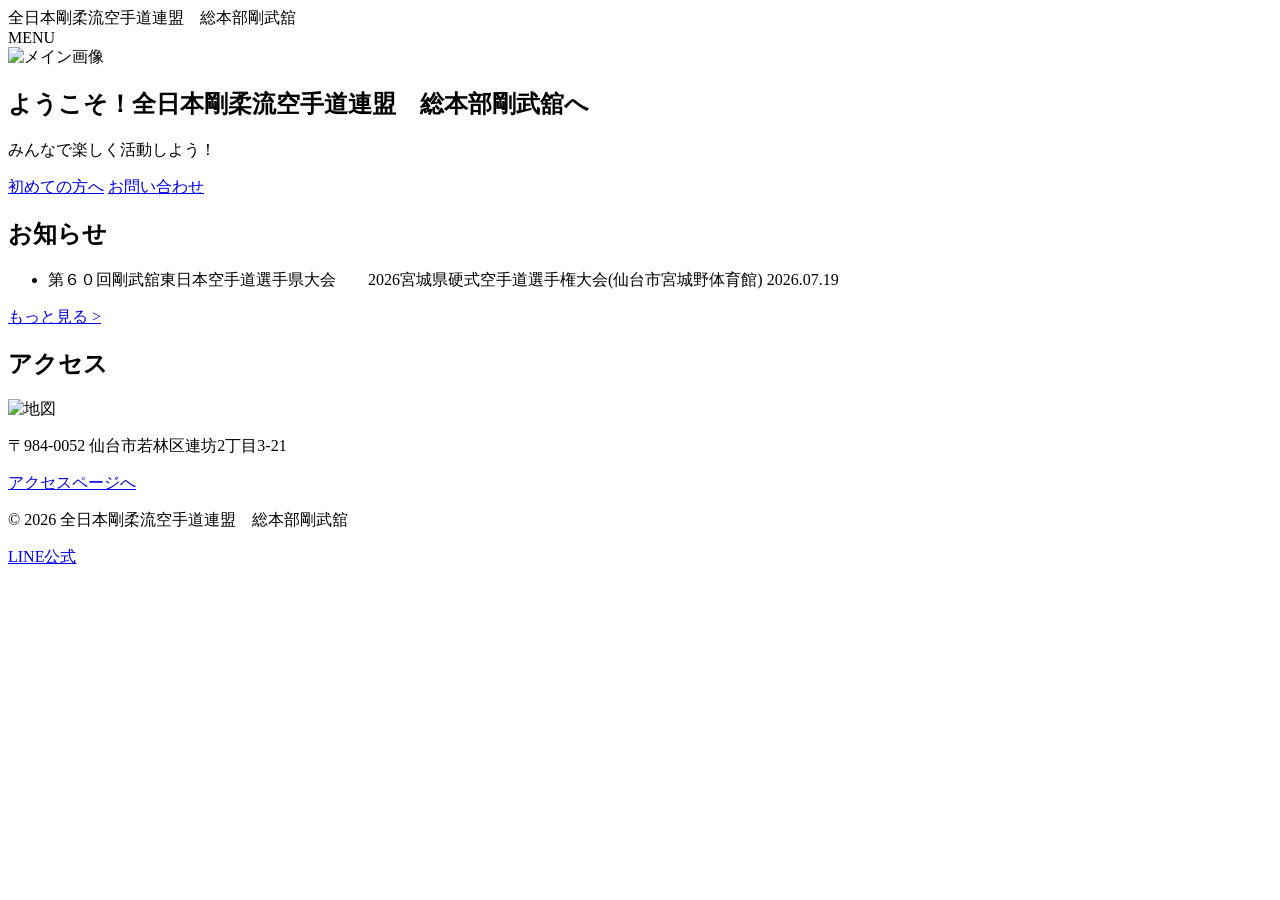
==== index.html @ 3d3e70d9 "Add files via upload" ====
<!DOCTYPE html>
<html lang="ja">
<head>
    <link rel="stylesheet" href="css/style.css">
    <meta charset="UTF-8">
    <meta name="viewport" content="width=device-width, initial-scale=1">
    <title>全日本剛柔流空手道連盟　総本部剛武舘｜トップページ</title>
    <link rel="stylesheet" href="css/style.css">
</head>

<body>

<header class="header">
    <div class="logo">全日本剛柔流空手道連盟　総本部剛武舘</div>
    <div class="menu">MENU</div>
</header>

<main>

    <!-- ヒーローエリア -->
    <section class="hero">
        <img src="images/hero.jpg" alt="メイン画像">
        <h1>ようこそ！全日本剛柔流空手道連盟　総本部剛武舘へ</h1>
        <p>みんなで楽しく活動しよう！</p>

        <a href="about.html" class="btn-main">初めての方へ</a>
        <a href="contact.html" class="btn-main">お問い合わせ</a>
    </section>

    <!-- お知らせ -->
    <section class="news">
        <h2>お知らせ</h2>

        <ul>
            <li>
                <span class="news-title">第６０回剛武舘東日本空手道選手県大会　　2026宮城県硬式空手道選手権大会(仙台市宮城野体育館)</span>
                <span class="news-date">2026.07.19</span>
            </li>
        </ul>

        <a href="news.html" class="link-more">もっと見る ></a>
    </section>

     </section>

    <!-- アクセス -->
    <section class="access">
        <h2>アクセス</h2>
        <img src="images/map.jpg" alt="地図">
        <p>〒984-0052 仙台市若林区連坊2丁目3-21</p>
        <a href="access.html" class="btn-sub">アクセスページへ</a>
    </section>

</main>

<footer class="footer">
    <p>© 2026 全日本剛柔流空手道連盟　総本部剛武舘</p>
    <div class="sns">
        <a href="https://lin.ee/https://line.me/R/ti/p/@195xouaz">LINE公式</a>
    </div>
</footer>

</body>
</html>
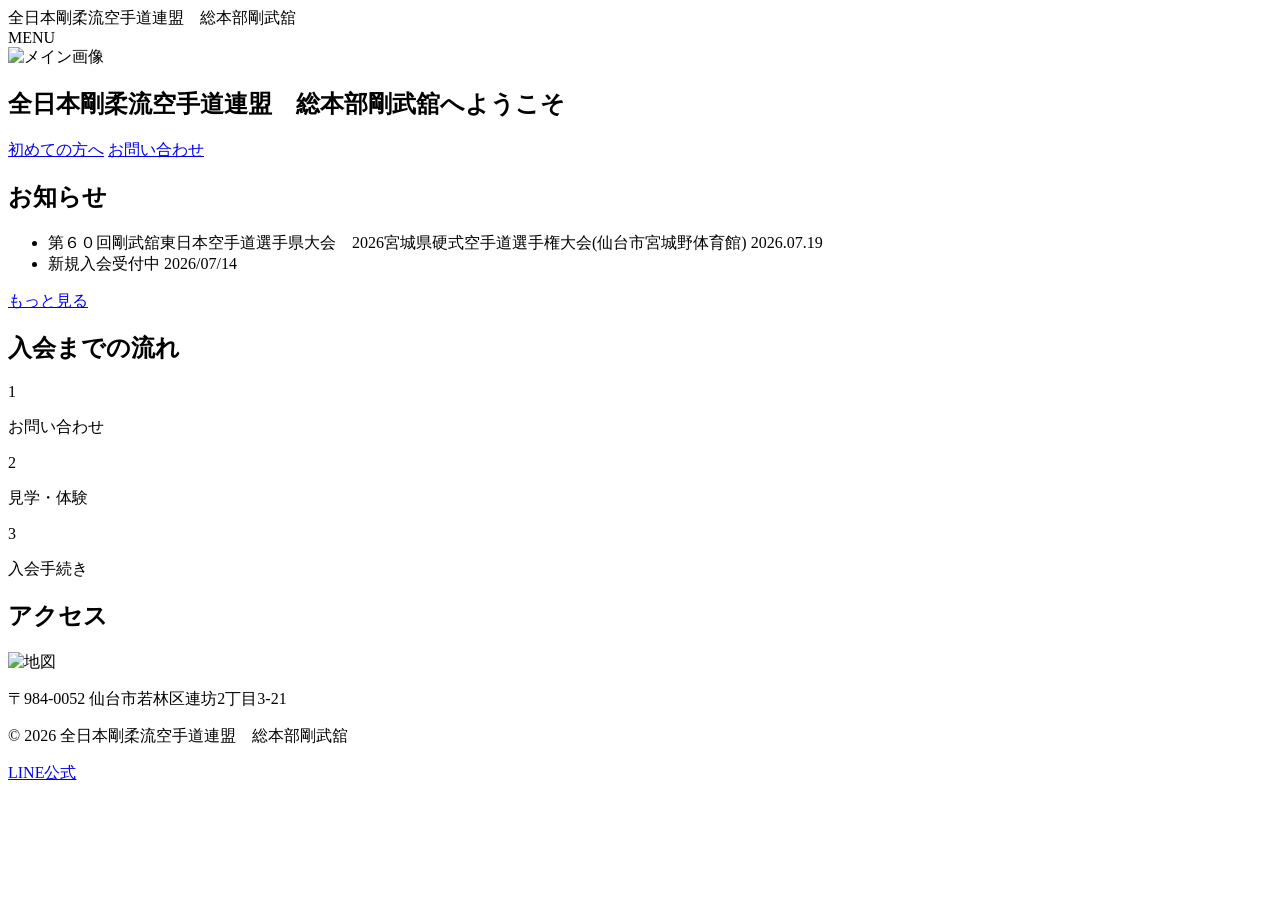
==== commit d674024d: "Add files via upload" ====
--- a/index.html
+++ b/index.html
@@ -1,65 +1,75 @@
-
 <!DOCTYPE html>
 <html lang="ja">
 <head>
-    <link rel="stylesheet" href="css/style.css">
     <meta charset="UTF-8">
-    <meta name="viewport" content="width=device-width, initial-scale=1">
-    <title>全日本剛柔流空手道連盟　総本部剛武舘｜トップページ</title>
+    <meta name="viewport" content="width=device-width, initial-scale=1.0">
+    <title>全日本剛柔流空手道連盟　総本部剛武舘</title>
     <link rel="stylesheet" href="css/style.css">
 </head>
 
 <body>
 
-<header class="header">
-    <div class="logo">全日本剛柔流空手道連盟　総本部剛武舘</div>
-    <div class="menu">MENU</div>
-</header>
+    <!-- ヘッダー -->
+    <header class="header">
+        <div class="logo">全日本剛柔流空手道連盟　総本部剛武舘</div>
+        <div class="menu">MENU</div>
+    </header>
 
-<main>
-
-    <!-- ヒーローエリア -->
+    <!-- メインビジュアル -->
     <section class="hero">
-        <img src="images/hero.jpg" alt="メイン画像">
-        <h1>ようこそ！全日本剛柔流空手道連盟　総本部剛武舘へ</h1>
-        <p>みんなで楽しく活動しよう！</p>
-
+        <img src="images/main.jpg" alt="メイン画像">
+        <h1>全日本剛柔流空手道連盟　総本部剛武舘へようこそ</h1>
         <a href="about.html" class="btn-main">初めての方へ</a>
-        <a href="contact.html" class="btn-main">お問い合わせ</a>
+        <a href="contact.html" class="btn-sub">お問い合わせ</a>
     </section>
 
     <!-- お知らせ -->
     <section class="news">
         <h2>お知らせ</h2>
-
         <ul>
             <li>
-                <span class="news-title">第６０回剛武舘東日本空手道選手県大会　　2026宮城県硬式空手道選手権大会(仙台市宮城野体育館)</span>
-                <span class="news-date">2026.07.19</span>
+                <span class="news-title">第６０回剛武舘東日本空手道選手県大会　2026宮城県硬式空手道選手権大会(仙台市宮城野体育館)</span>
+                <span class="news-date"> 2026.07.19</span>
+            </li>
+            <li>
+                <span class="news-title">新規入会受付中</span>
+                <span class="news-date">2026/07/14</span>
             </li>
         </ul>
-
-        <a href="news.html" class="link-more">もっと見る ></a>
+        <a href="news.html" class="link-more">もっと見る</a>
     </section>
 
-     </section>
+    <!-- 入会ステップ -->
+    <section class="steps">
+        <h2>入会までの流れ</h2>
+        <div class="step-item">
+            <div class="step-number">1</div>
+            <p>お問い合わせ</p>
+        </div>
+        <div class="step-item">
+            <div class="step-number">2</div>
+            <p>見学・体験</p>
+        </div>
+        <div class="step-item">
+            <div class="step-number">3</div>
+            <p>入会手続き</p>
+        </div>
+    </section>
 
     <!-- アクセス -->
     <section class="access">
         <h2>アクセス</h2>
         <img src="images/map.jpg" alt="地図">
         <p>〒984-0052 仙台市若林区連坊2丁目3-21</p>
-        <a href="access.html" class="btn-sub">アクセスページへ</a>
     </section>
 
-</main>
-
-<footer class="footer">
-    <p>© 2026 全日本剛柔流空手道連盟　総本部剛武舘</p>
-    <div class="sns">
-        <a href="https://lin.ee/https://line.me/R/ti/p/@195xouaz">LINE公式</a>
-    </div>
-</footer>
+    <!-- フッター -->
+    <footer class="footer">
+        <p>© 2026 全日本剛柔流空手道連盟　総本部剛武舘</p>
+        <div class="sns">
+            <a href="https://lin.ee/https://lin.ee/https://line.me/R/ti/p/@195xouaz">LINE公式</a>
+        </div>
+    </footer>
 
 </body>
 </html>
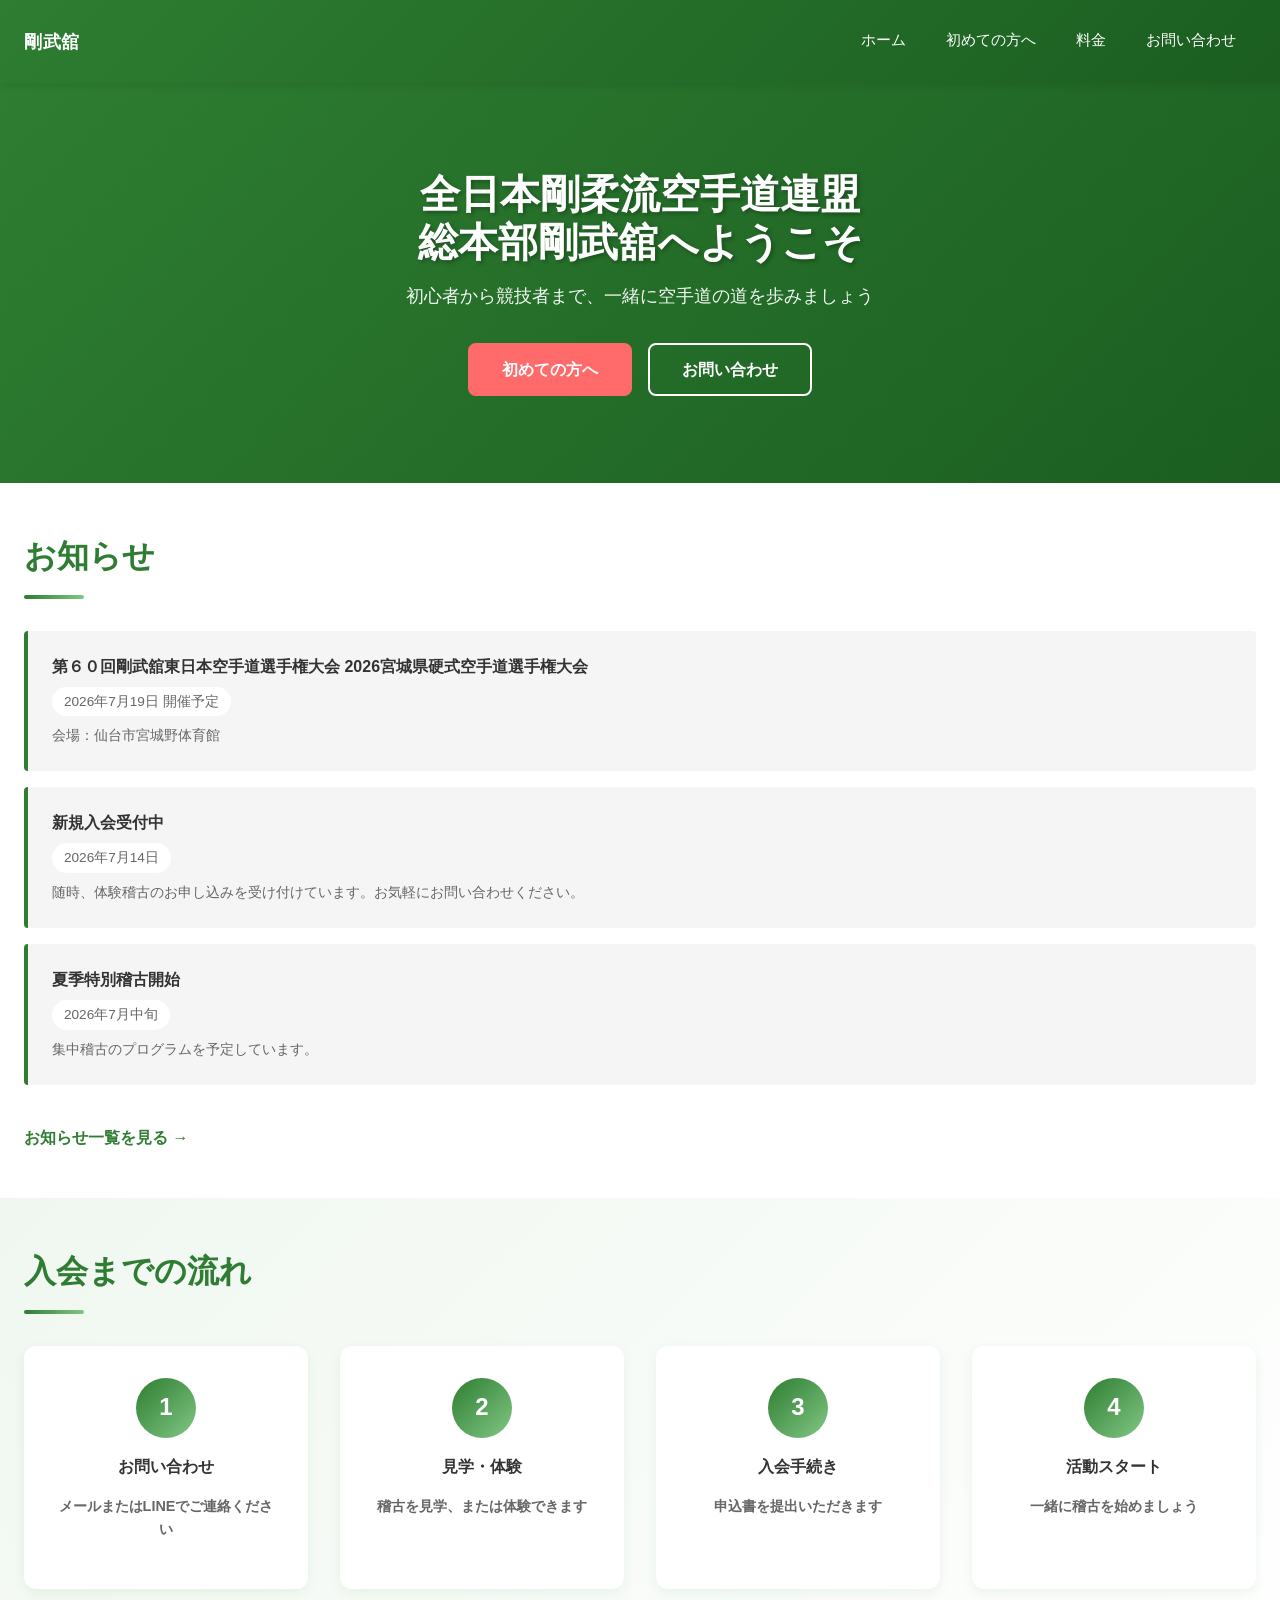
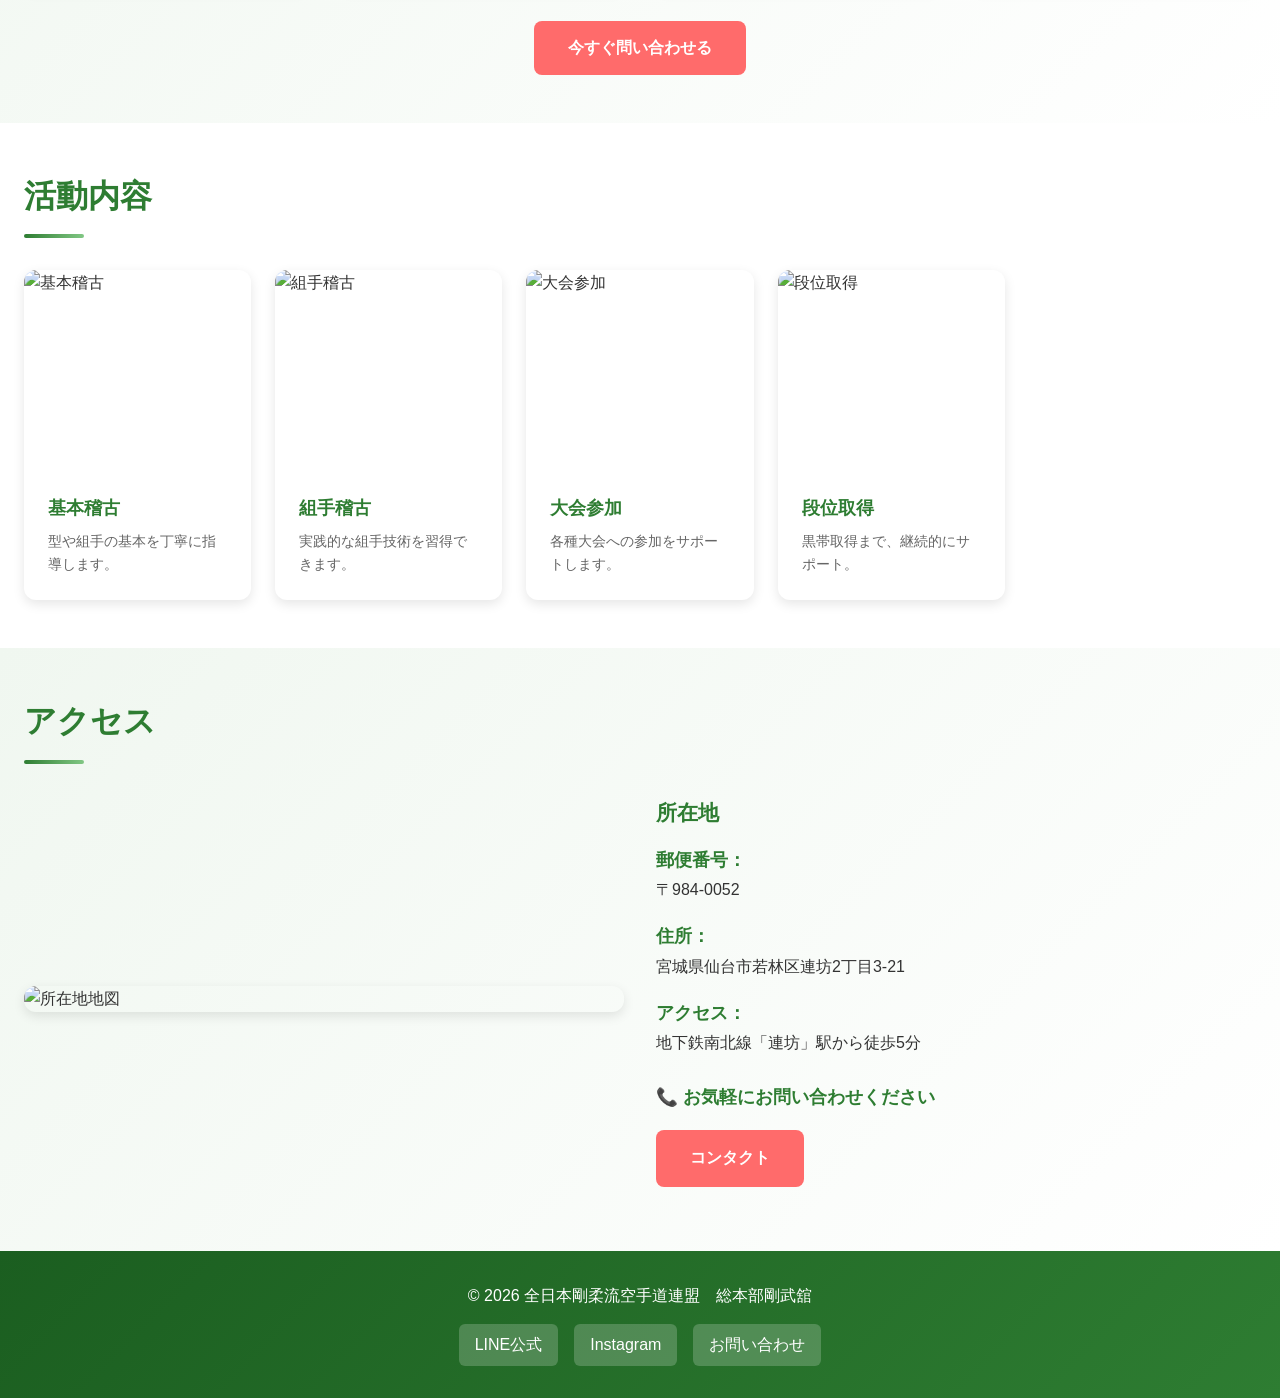
==== commit 2a255135: "feat: 全面リニューアル - モダンレスポンシブデザイン実装" ====
--- a/index.html
+++ b/index.html
@@ -1,75 +1,174 @@
-<!DOCTYPE html>
-<html lang="ja">
-<head>
-    <meta charset="UTF-8">
-    <meta name="viewport" content="width=device-width, initial-scale=1.0">
-    <title>全日本剛柔流空手道連盟　総本部剛武舘</title>
-    <link rel="stylesheet" href="css/style.css">
-</head>
-
-<body>
-
-    <!-- ヘッダー -->
-    <header class="header">
-        <div class="logo">全日本剛柔流空手道連盟　総本部剛武舘</div>
-        <div class="menu">MENU</div>
-    </header>
-
-    <!-- メインビジュアル -->
-    <section class="hero">
-        <img src="images/main.jpg" alt="メイン画像">
-        <h1>全日本剛柔流空手道連盟　総本部剛武舘へようこそ</h1>
-        <a href="about.html" class="btn-main">初めての方へ</a>
-        <a href="contact.html" class="btn-sub">お問い合わせ</a>
-    </section>
-
-    <!-- お知らせ -->
-    <section class="news">
-        <h2>お知らせ</h2>
-        <ul>
-            <li>
-                <span class="news-title">第６０回剛武舘東日本空手道選手県大会　2026宮城県硬式空手道選手権大会(仙台市宮城野体育館)</span>
-                <span class="news-date"> 2026.07.19</span>
-            </li>
-            <li>
-                <span class="news-title">新規入会受付中</span>
-                <span class="news-date">2026/07/14</span>
-            </li>
-        </ul>
-        <a href="news.html" class="link-more">もっと見る</a>
-    </section>
-
-    <!-- 入会ステップ -->
-    <section class="steps">
-        <h2>入会までの流れ</h2>
-        <div class="step-item">
-            <div class="step-number">1</div>
-            <p>お問い合わせ</p>
-        </div>
-        <div class="step-item">
-            <div class="step-number">2</div>
-            <p>見学・体験</p>
-        </div>
-        <div class="step-item">
-            <div class="step-number">3</div>
-            <p>入会手続き</p>
-        </div>
-    </section>
-
-    <!-- アクセス -->
-    <section class="access">
-        <h2>アクセス</h2>
-        <img src="images/map.jpg" alt="地図">
-        <p>〒984-0052 仙台市若林区連坊2丁目3-21</p>
-    </section>
-
-    <!-- フッター -->
-    <footer class="footer">
-        <p>© 2026 全日本剛柔流空手道連盟　総本部剛武舘</p>
-        <div class="sns">
-            <a href="https://lin.ee/https://lin.ee/https://line.me/R/ti/p/@195xouaz">LINE公式</a>
-        </div>
-    </footer>
-
-</body>
-</html>
+<!DOCTYPE html>
+<html lang="ja">
+<head>
+    <meta charset="UTF-8">
+    <meta name="viewport" content="width=device-width, initial-scale=1.0">
+    <meta name="description" content="全日本剛柔流空手道連盟 総本部剛武舘。初心者から競技者まで、あらゆるレベルの方を対象とした空手道の稽古を行っています。">
+    <title>全日本剛柔流空手道連盟　総本部剛武舘 | 空手道稽古所</title>
+    <link rel="stylesheet" href="css/style.css">
+</head>
+<body>
+    <!-- ヘッダー -->
+    <header class="header">
+        <div class="logo">剛武舘</div>
+        <button class="menu-toggle" id="menuToggle">☰</button>
+        <nav class="nav" id="nav">
+            <a href="index.html">ホーム</a>
+            <a href="about.html">初めての方へ</a>
+            <a href="price.html">料金</a>
+            <a href="contact.html">お問い合わせ</a>
+        </nav>
+    </header>
+
+    <main>
+        <!-- ヒーローセクション -->
+        <section class="hero">
+            <div class="hero-content">
+                <h1>全日本剛柔流空手道連盟<br>総本部剛武舘へようこそ</h1>
+                <p>初心者から競技者まで、一緒に空手道の道を歩みましょう</p>
+                <div class="btn-group">
+                    <a href="about.html" class="btn btn-main">初めての方へ</a>
+                    <a href="contact.html" class="btn btn-sub">お問い合わせ</a>
+                </div>
+            </div>
+        </section>
+
+        <!-- お知らせセクション -->
+        <section class="news">
+            <h2>お知らせ</h2>
+            <ul class="news-list">
+                <li class="news-item">
+                    <span class="news-title">第６０回剛武舘東日本空手道選手権大会 2026宮城県硬式空手道選手権大会</span>
+                    <span class="news-date">2026年7月19日 開催予定</span>
+                    <p style="color: #666; font-size: 0.9rem; margin-top: 0.5rem;">会場：仙台市宮城野体育館</p>
+                </li>
+                <li class="news-item">
+                    <span class="news-title">新規入会受付中</span>
+                    <span class="news-date">2026年7月14日</span>
+                    <p style="color: #666; font-size: 0.9rem; margin-top: 0.5rem;">随時、体験稽古のお申し込みを受け付けています。お気軽にお問い合わせください。</p>
+                </li>
+                <li class="news-item">
+                    <span class="news-title">夏季特別稽古開始</span>
+                    <span class="news-date">2026年7月中旬</span>
+                    <p style="color: #666; font-size: 0.9rem; margin-top: 0.5rem;">集中稽古のプログラムを予定しています。</p>
+                </li>
+            </ul>
+            <a href="news.html" class="link-more">お知らせ一覧を見る →</a>
+        </section>
+
+        <!-- 入会ステップセクション -->
+        <section class="steps">
+            <h2>入会までの流れ</h2>
+            <div class="steps-container">
+                <div class="step-item">
+                    <div class="step-number">1</div>
+                    <p>お問い合わせ</p>
+                    <p style="font-size: 0.9rem; color: #666; margin-top: 0.5rem;">メールまたはLINEでご連絡ください</p>
+                </div>
+                <div class="step-item">
+                    <div class="step-number">2</div>
+                    <p>見学・体験</p>
+                    <p style="font-size: 0.9rem; color: #666; margin-top: 0.5rem;">稽古を見学、または体験できます</p>
+                </div>
+                <div class="step-item">
+                    <div class="step-number">3</div>
+                    <p>入会手続き</p>
+                    <p style="font-size: 0.9rem; color: #666; margin-top: 0.5rem;">申込書を提出いただきます</p>
+                </div>
+                <div class="step-item">
+                    <div class="step-number">4</div>
+                    <p>活動スタート</p>
+                    <p style="font-size: 0.9rem; color: #666; margin-top: 0.5rem;">一緒に稽古を始めましょう</p>
+                </div>
+            </div>
+            <div style="text-align: center; margin-top: 2rem;">
+                <a href="contact.html" class="btn btn-main">今すぐ問い合わせる</a>
+            </div>
+        </section>
+
+        <!-- 活動紹介セクション -->
+        <section class="activities">
+            <h2>活動内容</h2>
+            <div class="activity-grid">
+                <div class="activity-card">
+                    <img src="https://via.placeholder.com/300x200?text=基本稽古" alt="基本稽古">
+                    <div class="activity-info">
+                        <h3>基本稽古</h3>
+                        <p style="font-size: 0.9rem; color: #666;">型や組手の基本を丁寧に指導します。</p>
+                    </div>
+                </div>
+                <div class="activity-card">
+                    <img src="https://via.placeholder.com/300x200?text=組手稽古" alt="組手稽古">
+                    <div class="activity-info">
+                        <h3>組手稽古</h3>
+                        <p style="font-size: 0.9rem; color: #666;">実践的な組手技術を習得できます。</p>
+                    </div>
+                </div>
+                <div class="activity-card">
+                    <img src="https://via.placeholder.com/300x200?text=大会参加" alt="大会参加">
+                    <div class="activity-info">
+                        <h3>大会参加</h3>
+                        <p style="font-size: 0.9rem; color: #666;">各種大会への参加をサポートします。</p>
+                    </div>
+                </div>
+                <div class="activity-card">
+                    <img src="https://via.placeholder.com/300x200?text=段位取得" alt="段位取得">
+                    <div class="activity-info">
+                        <h3>段位取得</h3>
+                        <p style="font-size: 0.9rem; color: #666;">黒帯取得まで、継続的にサポート。</p>
+                    </div>
+                </div>
+            </div>
+        </section>
+
+        <!-- アクセスセクション -->
+        <section class="access">
+            <h2>アクセス</h2>
+            <div class="access-content">
+                <div class="access-map">
+                    <img src="https://via.placeholder.com/400x300?text=地図" alt="所在地地図">
+                </div>
+                <div class="access-info">
+                    <h3>所在地</h3>
+                    <p><strong>郵便番号：</strong><br>〒984-0052</p>
+                    <p><strong>住所：</strong><br>宮城県仙台市若林区連坊2丁目3-21</p>
+                    <p><strong>アクセス：</strong><br>地下鉄南北線「連坊」駅から徒歩5分</p>
+                    <p style="margin-top: 1.5rem;">
+                        <strong style="font-size: 1.1rem;">📞 お気軽にお問い合わせください</strong>
+                    </p>
+                    <p style="margin-top: 1rem;">
+                        <a href="contact.html" class="btn btn-main" style="display: inline-block;">コンタクト</a>
+                    </p>
+                </div>
+            </div>
+        </section>
+    </main>
+
+    <!-- フッター -->
+    <footer class="footer">
+        <p>&copy; 2026 全日本剛柔流空手道連盟　総本部剛武舘</p>
+        <div class="footer-sns">
+            <a href="https://line.me/R/ti/p/@195xouaz" target="_blank">LINE公式</a>
+            <a href="https://instagram.com" target="_blank">Instagram</a>
+            <a href="contact.html">お問い合わせ</a>
+        </div>
+    </footer>
+
+    <script>
+        // モバイルメニュー開閉
+        const menuToggle = document.getElementById('menuToggle');
+        const nav = document.getElementById('nav');
+
+        menuToggle.addEventListener('click', () => {
+            nav.classList.toggle('active');
+        });
+
+        // ナビゲーションリンク click時にメニューを閉じる
+        document.querySelectorAll('.nav a').forEach(link => {
+            link.addEventListener('click', () => {
+                nav.classList.remove('active');
+            });
+        });
+    </script>
+</body>
+</html>
--- a/css/style.css
+++ b/css/style.css
@@ -0,0 +1,677 @@
+/* ========================================
+   全日本剛柔流空手道連盟 ホームページ
+   モダン レスポンシブスタイル
+   ======================================== */
+
+/* ========== リセット & 基本設定 ========== */
+* {
+  margin: 0;
+  padding: 0;
+  box-sizing: border-box;
+}
+
+html {
+  scroll-behavior: smooth;
+}
+
+body {
+  font-family: 'Hiragino Sans', 'Noto Sans JP', -apple-system, BlinkMacSystemFont, 'Segoe UI', sans-serif;
+  color: #333;
+  background-color: #fafafa;
+  line-height: 1.6;
+  overflow-x: hidden;
+}
+
+/* ========== カラー定義 ========== */
+:root {
+  --primary: #2e7d32;
+  --primary-dark: #1b5e20;
+  --primary-light: #81c784;
+  --accent: #ff6b6b;
+  --text: #333;
+  --text-light: #666;
+  --border: #e0e0e0;
+  --white: #ffffff;
+  --gray-bg: #f5f5f5;
+}
+
+/* ========== ヘッダー ========== */
+.header {
+  position: sticky;
+  top: 0;
+  z-index: 100;
+  display: flex;
+  justify-content: space-between;
+  align-items: center;
+  padding: 1rem 1.5rem;
+  background: linear-gradient(135deg, var(--primary) 0%, var(--primary-dark) 100%);
+  color: var(--white);
+  box-shadow: 0 2px 8px rgba(0, 0, 0, 0.1);
+}
+
+.logo {
+  font-size: 1.1rem;
+  font-weight: 700;
+  letter-spacing: 0.5px;
+}
+
+.menu-toggle {
+  display: none;
+  background: none;
+  border: none;
+  color: var(--white);
+  font-size: 1.5rem;
+  cursor: pointer;
+  padding: 0.5rem;
+}
+
+.nav {
+  display: flex;
+  gap: 0;
+}
+
+.nav a {
+  color: var(--white);
+  text-decoration: none;
+  padding: 0.75rem 1.25rem;
+  font-size: 0.95rem;
+  transition: all 0.3s ease;
+  border-bottom: 3px solid transparent;
+}
+
+.nav a:hover {
+  background-color: rgba(255, 255, 255, 0.1);
+  border-bottom-color: var(--accent);
+}
+
+/* ========== ヒーローセクション ========== */
+.hero {
+  position: relative;
+  height: 400px;
+  background: linear-gradient(135deg, var(--primary) 0%, var(--primary-dark) 100%);
+  color: var(--white);
+  display: flex;
+  align-items: center;
+  justify-content: center;
+  text-align: center;
+  overflow: hidden;
+}
+
+.hero::before {
+  content: '';
+  position: absolute;
+  top: 0;
+  left: 0;
+  right: 0;
+  bottom: 0;
+  background: url('data:image/svg+xml,<svg xmlns="http://www.w3.org/2000/svg" viewBox="0 0 1200 600"><defs><pattern id="grid" width="60" height="60" patternUnits="userSpaceOnUse"><path d="M 60 0 L 0 0 0 60" fill="none" stroke="white" stroke-width="0.5" opacity="0.1"/></pattern></defs><rect width="1200" height="600" fill="none"/><rect width="1200" height="600" fill="url(%23grid)" /></svg>');
+  opacity: 0.3;
+}
+
+.hero-content {
+  position: relative;
+  z-index: 2;
+  max-width: 600px;
+  padding: 2rem;
+  animation: fadeInUp 0.8s ease;
+}
+
+.hero h1 {
+  font-size: 2.5rem;
+  font-weight: 700;
+  margin-bottom: 1rem;
+  line-height: 1.2;
+  text-shadow: 2px 2px 4px rgba(0, 0, 0, 0.3);
+}
+
+.hero p {
+  font-size: 1.1rem;
+  margin-bottom: 2rem;
+  opacity: 0.95;
+}
+
+.btn-group {
+  display: flex;
+  gap: 1rem;
+  justify-content: center;
+  flex-wrap: wrap;
+}
+
+.btn {
+  display: inline-block;
+  padding: 0.75rem 2rem;
+  border-radius: 8px;
+  text-decoration: none;
+  font-weight: 600;
+  transition: all 0.3s ease;
+  cursor: pointer;
+  border: 2px solid transparent;
+  font-size: 1rem;
+}
+
+.btn-main {
+  background-color: var(--accent);
+  color: var(--white);
+}
+
+.btn-main:hover {
+  transform: translateY(-3px);
+  box-shadow: 0 6px 20px rgba(255, 107, 107, 0.4);
+}
+
+.btn-sub {
+  background-color: transparent;
+  color: var(--white);
+  border-color: var(--white);
+}
+
+.btn-sub:hover {
+  background-color: var(--white);
+  color: var(--primary);
+}
+
+@keyframes fadeInUp {
+  from {
+    opacity: 0;
+    transform: translateY(30px);
+  }
+  to {
+    opacity: 1;
+    transform: translateY(0);
+  }
+}
+
+/* ========== セクション共通 ========== */
+section {
+  padding: 3rem 1.5rem;
+}
+
+section h2 {
+  font-size: 2rem;
+  color: var(--primary);
+  margin-bottom: 2rem;
+  position: relative;
+  padding-bottom: 1rem;
+}
+
+section h2::after {
+  content: '';
+  position: absolute;
+  bottom: 0;
+  left: 0;
+  width: 60px;
+  height: 4px;
+  background: linear-gradient(90deg, var(--primary), var(--primary-light));
+  border-radius: 2px;
+}
+
+/* ========== お知らせセクション ========== */
+.news {
+  background-color: var(--white);
+}
+
+.news-list {
+  list-style: none;
+}
+
+.news-item {
+  padding: 1.5rem;
+  border-left: 4px solid var(--primary);
+  background-color: var(--gray-bg);
+  margin-bottom: 1rem;
+  border-radius: 4px;
+  transition: all 0.3s ease;
+  cursor: pointer;
+}
+
+.news-item:hover {
+  transform: translateX(8px);
+  box-shadow: 0 4px 12px rgba(46, 125, 50, 0.15);
+}
+
+.news-title {
+  display: block;
+  font-weight: 600;
+  color: var(--text);
+  margin-bottom: 0.5rem;
+  line-height: 1.5;
+}
+
+.news-date {
+  display: inline-block;
+  font-size: 0.85rem;
+  color: var(--text-light);
+  background-color: var(--white);
+  padding: 0.25rem 0.75rem;
+  border-radius: 20px;
+}
+
+.link-more {
+  display: inline-block;
+  margin-top: 1.5rem;
+  color: var(--primary);
+  text-decoration: none;
+  font-weight: 600;
+  transition: all 0.3s ease;
+}
+
+.link-more:hover {
+  color: var(--accent);
+  transform: translateX(5px);
+}
+
+/* ========== 入会ステップ ========== */
+.steps {
+  background: linear-gradient(135deg, #f0f7f0 0%, var(--white) 100%);
+}
+
+.steps-container {
+  display: grid;
+  grid-template-columns: repeat(auto-fit, minmax(200px, 1fr));
+  gap: 2rem;
+  margin-bottom: 2rem;
+}
+
+.step-item {
+  text-align: center;
+  padding: 2rem;
+  background: var(--white);
+  border-radius: 12px;
+  box-shadow: 0 4px 12px rgba(46, 125, 50, 0.08);
+  transition: all 0.3s ease;
+  position: relative;
+}
+
+.step-item:hover {
+  transform: translateY(-8px);
+  box-shadow: 0 8px 24px rgba(46, 125, 50, 0.15);
+}
+
+.step-number {
+  width: 60px;
+  height: 60px;
+  margin: 0 auto 1rem;
+  background: linear-gradient(135deg, var(--primary), var(--primary-light));
+  color: var(--white);
+  border-radius: 50%;
+  display: flex;
+  align-items: center;
+  justify-content: center;
+  font-size: 1.5rem;
+  font-weight: 700;
+}
+
+.step-item p {
+  font-weight: 600;
+  color: var(--text);
+  margin-bottom: 1rem;
+}
+
+.step-item.active .step-number {
+  background: var(--accent);
+  box-shadow: 0 4px 12px rgba(255, 107, 107, 0.3);
+}
+
+/* ========== 活動紹介 ========== */
+.activities {
+  background-color: var(--white);
+}
+
+.activity-grid {
+  display: grid;
+  grid-template-columns: repeat(auto-fill, minmax(200px, 1fr));
+  gap: 1.5rem;
+}
+
+.activity-card {
+  background: var(--white);
+  border-radius: 12px;
+  overflow: hidden;
+  box-shadow: 0 4px 12px rgba(0, 0, 0, 0.1);
+  transition: all 0.3s ease;
+}
+
+.activity-card:hover {
+  transform: scale(1.05);
+  box-shadow: 0 8px 24px rgba(46, 125, 50, 0.2);
+}
+
+.activity-card img {
+  width: 100%;
+  height: 200px;
+  object-fit: cover;
+  display: block;
+}
+
+.activity-info {
+  padding: 1.5rem;
+}
+
+.activity-info h3 {
+  color: var(--primary);
+  font-size: 1.1rem;
+  margin-bottom: 0.5rem;
+}
+
+/* ========== アクセス ========== */
+.access {
+  background: linear-gradient(135deg, #f0f7f0 0%, var(--white) 100%);
+}
+
+.access-content {
+  display: grid;
+  grid-template-columns: 1fr 1fr;
+  gap: 2rem;
+  align-items: center;
+}
+
+.access-map {
+  border-radius: 12px;
+  overflow: hidden;
+  box-shadow: 0 4px 12px rgba(0, 0, 0, 0.1);
+}
+
+.access-map img {
+  width: 100%;
+  height: auto;
+  display: block;
+}
+
+.access-info h3 {
+  color: var(--primary);
+  font-size: 1.3rem;
+  margin-bottom: 1rem;
+}
+
+.access-info p {
+  font-size: 1rem;
+  margin-bottom: 1rem;
+  line-height: 1.8;
+}
+
+.access-info strong {
+  color: var(--primary);
+  font-size: 1.1rem;
+}
+
+/* ========== FAQ ========== */
+.faq {
+  background-color: var(--white);
+}
+
+.faq-grid {
+  display: grid;
+  gap: 1.5rem;
+}
+
+.faq-item {
+  background: var(--gray-bg);
+  border-radius: 8px;
+  padding: 1.5rem;
+  border-left: 4px solid var(--primary);
+}
+
+.faq-q {
+  font-weight: 700;
+  color: var(--primary);
+  margin-bottom: 0.5rem;
+  font-size: 1.05rem;
+}
+
+.faq-a {
+  color: var(--text-light);
+  line-height: 1.8;
+}
+
+/* ========== フッター ========== */
+.footer {
+  background: linear-gradient(135deg, var(--primary-dark) 0%, var(--primary) 100%);
+  color: var(--white);
+  text-align: center;
+  padding: 2rem 1.5rem;
+}
+
+.footer p {
+  margin-bottom: 1rem;
+}
+
+.footer-sns {
+  display: flex;
+  justify-content: center;
+  gap: 1rem;
+  flex-wrap: wrap;
+  margin-top: 1rem;
+}
+
+.footer-sns a {
+  display: inline-block;
+  padding: 0.5rem 1rem;
+  background-color: rgba(255, 255, 255, 0.2);
+  color: var(--white);
+  text-decoration: none;
+  border-radius: 6px;
+  transition: all 0.3s ease;
+}
+
+.footer-sns a:hover {
+  background-color: var(--accent);
+  transform: translateY(-2px);
+}
+
+/* ========== ページタイトル ========== */
+.page-title {
+  background: linear-gradient(135deg, var(--primary) 0%, var(--primary-dark) 100%);
+  color: var(--white);
+  text-align: center;
+  padding: 3rem 1.5rem;
+  margin-bottom: 2rem;
+}
+
+.page-title h1 {
+  font-size: 2.5rem;
+  margin-bottom: 0.5rem;
+}
+
+.page-title p {
+  font-size: 1.1rem;
+  opacity: 0.9;
+}
+
+/* ========== ブレッドクラム ========== */
+.breadcrumb {
+  padding: 1rem 1.5rem;
+  background-color: var(--white);
+  border-bottom: 1px solid var(--border);
+  font-size: 0.9rem;
+}
+
+.breadcrumb a {
+  color: var(--primary);
+  text-decoration: none;
+}
+
+.breadcrumb a:hover {
+  text-decoration: underline;
+}
+
+/* ========== スマートフォン対応 ========== */
+@media (max-width: 768px) {
+  .logo {
+    font-size: 0.9rem;
+  }
+
+  .nav {
+    display: none;
+    position: absolute;
+    top: 100%;
+    left: 0;
+    right: 0;
+    flex-direction: column;
+    background-color: var(--primary-dark);
+    padding: 1rem 0;
+  }
+
+  .nav.active {
+    display: flex;
+  }
+
+  .nav a {
+    padding: 0.75rem 1.5rem;
+    border-bottom: none;
+    border-left: 3px solid transparent;
+  }
+
+  .nav a:hover {
+    border-left-color: var(--accent);
+    background-color: rgba(255, 255, 255, 0.1);
+  }
+
+  .menu-toggle {
+    display: block;
+  }
+
+  .hero {
+    height: 300px;
+  }
+
+  .hero h1 {
+    font-size: 1.8rem;
+  }
+
+  .hero p {
+    font-size: 1rem;
+  }
+
+  .btn-group {
+    flex-direction: column;
+  }
+
+  .btn {
+    width: 100%;
+    text-align: center;
+  }
+
+  section {
+    padding: 2rem 1rem;
+  }
+
+  section h2 {
+    font-size: 1.5rem;
+    margin-bottom: 1.5rem;
+  }
+
+  .steps-container {
+    grid-template-columns: 1fr;
+  }
+
+  .activity-grid {
+    grid-template-columns: repeat(2, 1fr);
+  }
+
+  .access-content {
+    grid-template-columns: 1fr;
+  }
+
+  .page-title h1 {
+    font-size: 1.8rem;
+  }
+
+  .page-title p {
+    font-size: 1rem;
+  }
+}
+
+@media (max-width: 480px) {
+  .header {
+    padding: 0.75rem 1rem;
+  }
+
+  .logo {
+    font-size: 0.8rem;
+  }
+
+  .hero {
+    height: 250px;
+  }
+
+  .hero h1 {
+    font-size: 1.5rem;
+  }
+
+  .hero-content {
+    padding: 1rem;
+  }
+
+  section h2 {
+    font-size: 1.3rem;
+  }
+
+  .steps-container {
+    gap: 1rem;
+  }
+
+  .step-item {
+    padding: 1.5rem 1rem;
+  }
+
+  .activity-grid {
+    grid-template-columns: 1fr;
+  }
+
+  .news-item {
+    padding: 1rem;
+  }
+
+  .btn {
+    font-size: 0.95rem;
+    padding: 0.65rem 1.5rem;
+  }
+}
+
+/* ========== アニメーション ========== */
+@keyframes slideIn {
+  from {
+    opacity: 0;
+    transform: translateX(-30px);
+  }
+  to {
+    opacity: 1;
+    transform: translateX(0);
+  }
+}
+
+@keyframes fadeIn {
+  from {
+    opacity: 0;
+  }
+  to {
+    opacity: 1;
+  }
+}
+
+.news-item {
+  animation: slideIn 0.5s ease forwards;
+}
+
+.step-item {
+  animation: fadeIn 0.6s ease forwards;
+}
+
+/* ========== ユーティリティ ========== */
+.container {
+  max-width: 1200px;
+  margin: 0 auto;
+  padding: 0 1.5rem;
+}
+
+.text-center {
+  text-align: center;
+}
+
+.mt-2 {
+  margin-top: 2rem;
+}
+
+.mb-2 {
+  margin-bottom: 2rem;
+}
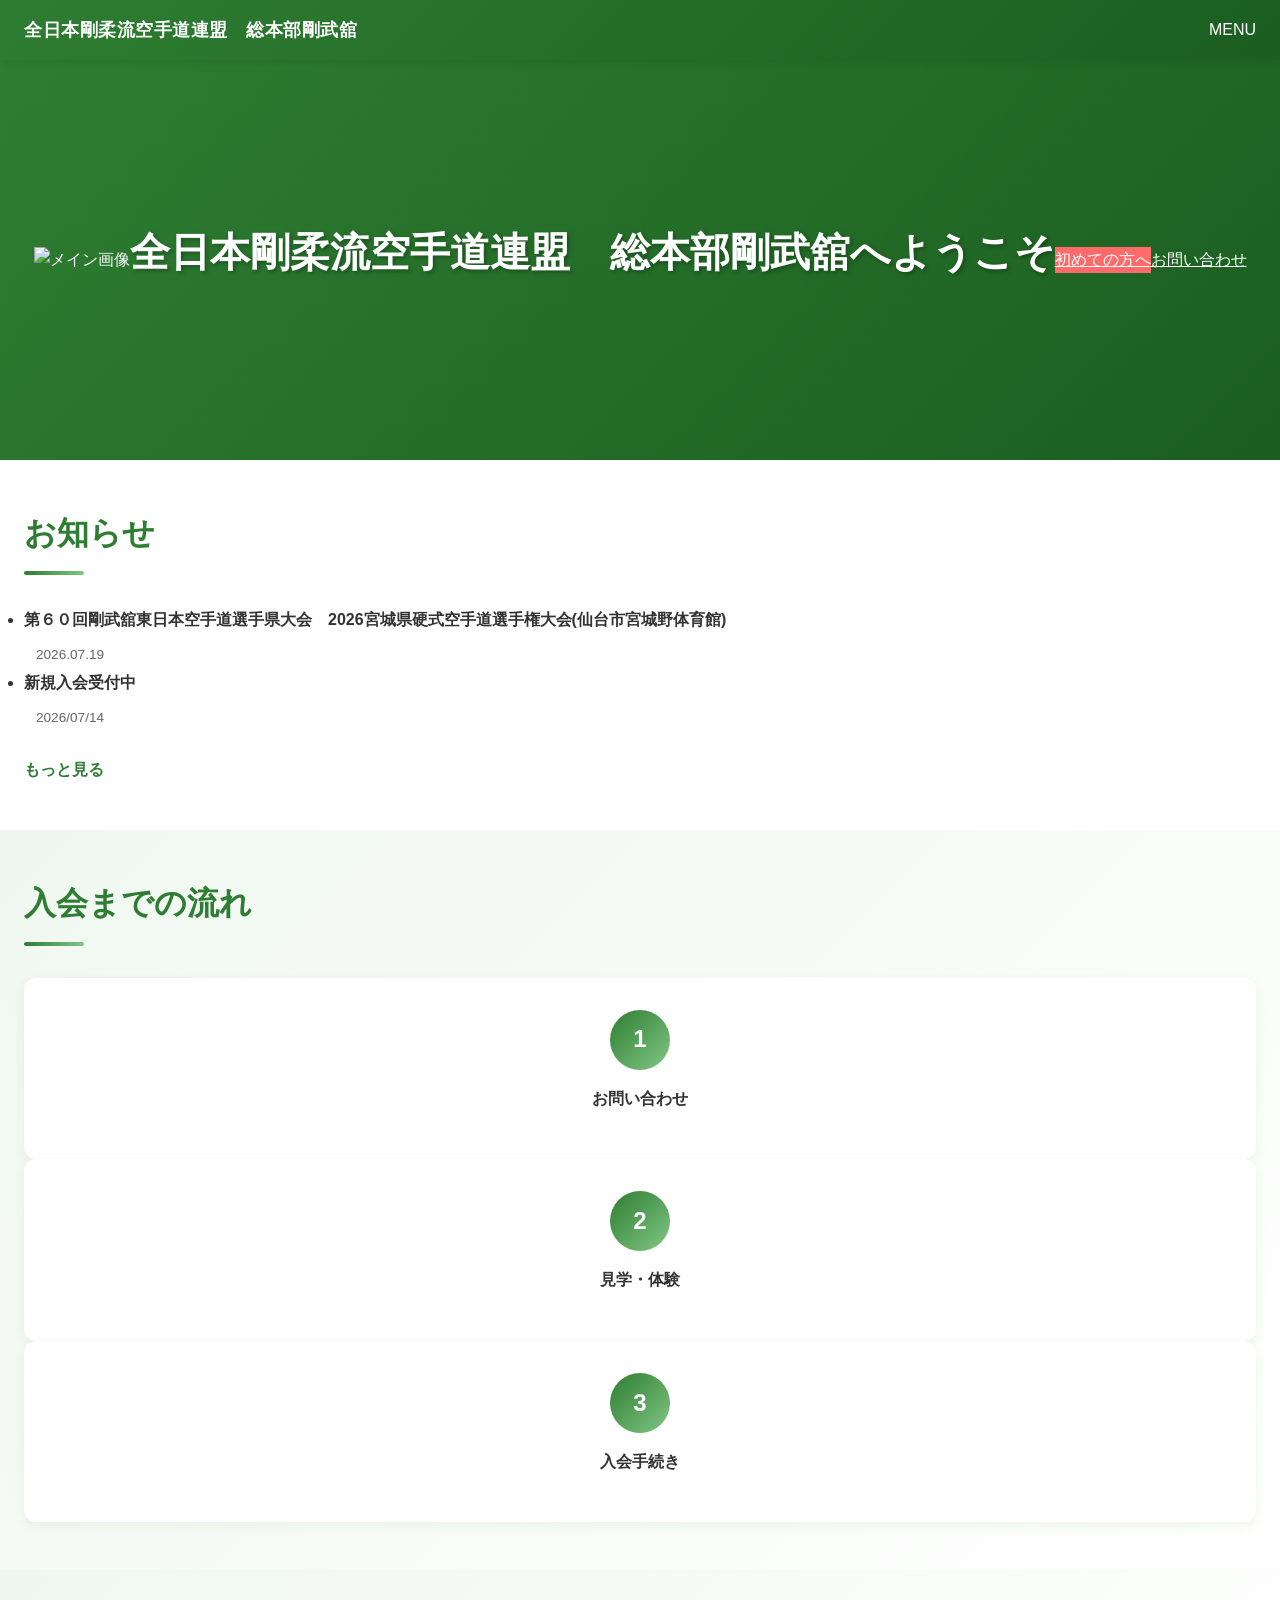
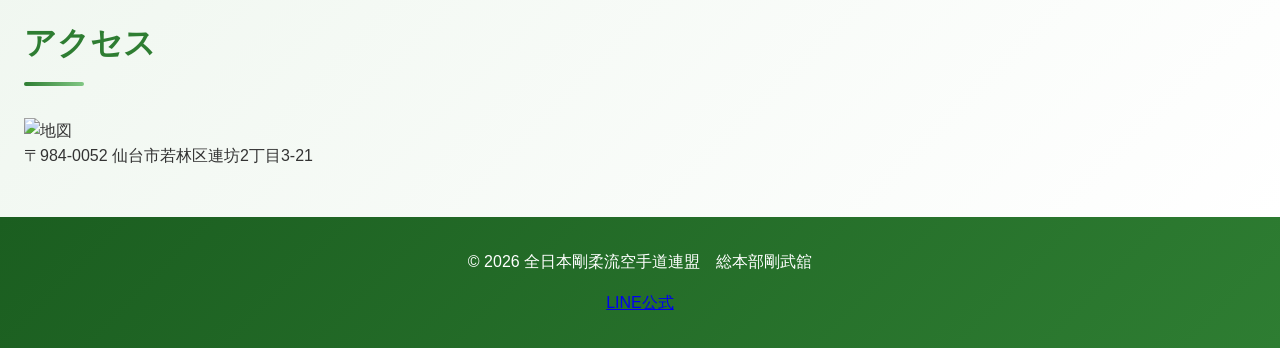
==== commit 9cd8a25b: "Add files via upload" ====
--- a/index.html
+++ b/index.html
@@ -1,174 +1,75 @@
-<!DOCTYPE html>
-<html lang="ja">
-<head>
-    <meta charset="UTF-8">
-    <meta name="viewport" content="width=device-width, initial-scale=1.0">
-    <meta name="description" content="全日本剛柔流空手道連盟 総本部剛武舘。初心者から競技者まで、あらゆるレベルの方を対象とした空手道の稽古を行っています。">
-    <title>全日本剛柔流空手道連盟　総本部剛武舘 | 空手道稽古所</title>
-    <link rel="stylesheet" href="css/style.css">
-</head>
-<body>
-    <!-- ヘッダー -->
-    <header class="header">
-        <div class="logo">剛武舘</div>
-        <button class="menu-toggle" id="menuToggle">☰</button>
-        <nav class="nav" id="nav">
-            <a href="index.html">ホーム</a>
-            <a href="about.html">初めての方へ</a>
-            <a href="price.html">料金</a>
-            <a href="contact.html">お問い合わせ</a>
-        </nav>
-    </header>
-
-    <main>
-        <!-- ヒーローセクション -->
-        <section class="hero">
-            <div class="hero-content">
-                <h1>全日本剛柔流空手道連盟<br>総本部剛武舘へようこそ</h1>
-                <p>初心者から競技者まで、一緒に空手道の道を歩みましょう</p>
-                <div class="btn-group">
-                    <a href="about.html" class="btn btn-main">初めての方へ</a>
-                    <a href="contact.html" class="btn btn-sub">お問い合わせ</a>
-                </div>
-            </div>
-        </section>
-
-        <!-- お知らせセクション -->
-        <section class="news">
-            <h2>お知らせ</h2>
-            <ul class="news-list">
-                <li class="news-item">
-                    <span class="news-title">第６０回剛武舘東日本空手道選手権大会 2026宮城県硬式空手道選手権大会</span>
-                    <span class="news-date">2026年7月19日 開催予定</span>
-                    <p style="color: #666; font-size: 0.9rem; margin-top: 0.5rem;">会場：仙台市宮城野体育館</p>
-                </li>
-                <li class="news-item">
-                    <span class="news-title">新規入会受付中</span>
-                    <span class="news-date">2026年7月14日</span>
-                    <p style="color: #666; font-size: 0.9rem; margin-top: 0.5rem;">随時、体験稽古のお申し込みを受け付けています。お気軽にお問い合わせください。</p>
-                </li>
-                <li class="news-item">
-                    <span class="news-title">夏季特別稽古開始</span>
-                    <span class="news-date">2026年7月中旬</span>
-                    <p style="color: #666; font-size: 0.9rem; margin-top: 0.5rem;">集中稽古のプログラムを予定しています。</p>
-                </li>
-            </ul>
-            <a href="news.html" class="link-more">お知らせ一覧を見る →</a>
-        </section>
-
-        <!-- 入会ステップセクション -->
-        <section class="steps">
-            <h2>入会までの流れ</h2>
-            <div class="steps-container">
-                <div class="step-item">
-                    <div class="step-number">1</div>
-                    <p>お問い合わせ</p>
-                    <p style="font-size: 0.9rem; color: #666; margin-top: 0.5rem;">メールまたはLINEでご連絡ください</p>
-                </div>
-                <div class="step-item">
-                    <div class="step-number">2</div>
-                    <p>見学・体験</p>
-                    <p style="font-size: 0.9rem; color: #666; margin-top: 0.5rem;">稽古を見学、または体験できます</p>
-                </div>
-                <div class="step-item">
-                    <div class="step-number">3</div>
-                    <p>入会手続き</p>
-                    <p style="font-size: 0.9rem; color: #666; margin-top: 0.5rem;">申込書を提出いただきます</p>
-                </div>
-                <div class="step-item">
-                    <div class="step-number">4</div>
-                    <p>活動スタート</p>
-                    <p style="font-size: 0.9rem; color: #666; margin-top: 0.5rem;">一緒に稽古を始めましょう</p>
-                </div>
-            </div>
-            <div style="text-align: center; margin-top: 2rem;">
-                <a href="contact.html" class="btn btn-main">今すぐ問い合わせる</a>
-            </div>
-        </section>
-
-        <!-- 活動紹介セクション -->
-        <section class="activities">
-            <h2>活動内容</h2>
-            <div class="activity-grid">
-                <div class="activity-card">
-                    <img src="https://via.placeholder.com/300x200?text=基本稽古" alt="基本稽古">
-                    <div class="activity-info">
-                        <h3>基本稽古</h3>
-                        <p style="font-size: 0.9rem; color: #666;">型や組手の基本を丁寧に指導します。</p>
-                    </div>
-                </div>
-                <div class="activity-card">
-                    <img src="https://via.placeholder.com/300x200?text=組手稽古" alt="組手稽古">
-                    <div class="activity-info">
-                        <h3>組手稽古</h3>
-                        <p style="font-size: 0.9rem; color: #666;">実践的な組手技術を習得できます。</p>
-                    </div>
-                </div>
-                <div class="activity-card">
-                    <img src="https://via.placeholder.com/300x200?text=大会参加" alt="大会参加">
-                    <div class="activity-info">
-                        <h3>大会参加</h3>
-                        <p style="font-size: 0.9rem; color: #666;">各種大会への参加をサポートします。</p>
-                    </div>
-                </div>
-                <div class="activity-card">
-                    <img src="https://via.placeholder.com/300x200?text=段位取得" alt="段位取得">
-                    <div class="activity-info">
-                        <h3>段位取得</h3>
-                        <p style="font-size: 0.9rem; color: #666;">黒帯取得まで、継続的にサポート。</p>
-                    </div>
-                </div>
-            </div>
-        </section>
-
-        <!-- アクセスセクション -->
-        <section class="access">
-            <h2>アクセス</h2>
-            <div class="access-content">
-                <div class="access-map">
-                    <img src="https://via.placeholder.com/400x300?text=地図" alt="所在地地図">
-                </div>
-                <div class="access-info">
-                    <h3>所在地</h3>
-                    <p><strong>郵便番号：</strong><br>〒984-0052</p>
-                    <p><strong>住所：</strong><br>宮城県仙台市若林区連坊2丁目3-21</p>
-                    <p><strong>アクセス：</strong><br>地下鉄南北線「連坊」駅から徒歩5分</p>
-                    <p style="margin-top: 1.5rem;">
-                        <strong style="font-size: 1.1rem;">📞 お気軽にお問い合わせください</strong>
-                    </p>
-                    <p style="margin-top: 1rem;">
-                        <a href="contact.html" class="btn btn-main" style="display: inline-block;">コンタクト</a>
-                    </p>
-                </div>
-            </div>
-        </section>
-    </main>
-
-    <!-- フッター -->
-    <footer class="footer">
-        <p>&copy; 2026 全日本剛柔流空手道連盟　総本部剛武舘</p>
-        <div class="footer-sns">
-            <a href="https://line.me/R/ti/p/@195xouaz" target="_blank">LINE公式</a>
-            <a href="https://instagram.com" target="_blank">Instagram</a>
-            <a href="contact.html">お問い合わせ</a>
-        </div>
-    </footer>
-
-    <script>
-        // モバイルメニュー開閉
-        const menuToggle = document.getElementById('menuToggle');
-        const nav = document.getElementById('nav');
-
-        menuToggle.addEventListener('click', () => {
-            nav.classList.toggle('active');
-        });
-
-        // ナビゲーションリンク click時にメニューを閉じる
-        document.querySelectorAll('.nav a').forEach(link => {
-            link.addEventListener('click', () => {
-                nav.classList.remove('active');
-            });
-        });
-    </script>
-</body>
-</html>
+<!DOCTYPE html>
+<html lang="ja">
+<head>
+    <meta charset="UTF-8">
+    <meta name="viewport" content="width=device-width, initial-scale=1.0">
+    <title>全日本剛柔流空手道連盟　総本部剛武舘</title>
+    <link rel="stylesheet" href="css/style.css">
+</head>
+
+<body>
+
+    <!-- ヘッダー -->
+    <header class="header">
+        <div class="logo">全日本剛柔流空手道連盟　総本部剛武舘</div>
+        <div class="menu">MENU</div>
+    </header>
+
+    <!-- メインビジュアル -->
+    <section class="hero">
+        <img src="images/main.jpg" alt="メイン画像">
+        <h1>全日本剛柔流空手道連盟　総本部剛武舘へようこそ</h1>
+        <a href="about.html" class="btn-main">初めての方へ</a>
+        <a href="contact.html" class="btn-sub">お問い合わせ</a>
+    </section>
+
+    <!-- お知らせ -->
+    <section class="news">
+        <h2>お知らせ</h2>
+        <ul>
+            <li>
+                <span class="news-title">第６０回剛武舘東日本空手道選手県大会　2026宮城県硬式空手道選手権大会(仙台市宮城野体育館)</span>
+                <span class="news-date"> 2026.07.19</span>
+            </li>
+            <li>
+                <span class="news-title">新規入会受付中</span>
+                <span class="news-date">2026/07/14</span>
+            </li>
+        </ul>
+        <a href="news.html" class="link-more">もっと見る</a>
+    </section>
+
+    <!-- 入会ステップ -->
+    <section class="steps">
+        <h2>入会までの流れ</h2>
+        <div class="step-item">
+            <div class="step-number">1</div>
+            <p>お問い合わせ</p>
+        </div>
+        <div class="step-item">
+            <div class="step-number">2</div>
+            <p>見学・体験</p>
+        </div>
+        <div class="step-item">
+            <div class="step-number">3</div>
+            <p>入会手続き</p>
+        </div>
+    </section>
+
+    <!-- アクセス -->
+    <section class="access">
+        <h2>アクセス</h2>
+        <img src="images/map.jpg" alt="地図">
+        <p>〒984-0052 仙台市若林区連坊2丁目3-21</p>
+    </section>
+
+    <!-- フッター -->
+    <footer class="footer">
+        <p>© 2026 全日本剛柔流空手道連盟　総本部剛武舘</p>
+        <div class="sns">
+            <a href="https://lin.ee/https://lin.ee/https://line.me/R/ti/p/@195xouaz">LINE公式</a>
+        </div>
+    </footer>
+
+</body>
+</html>
